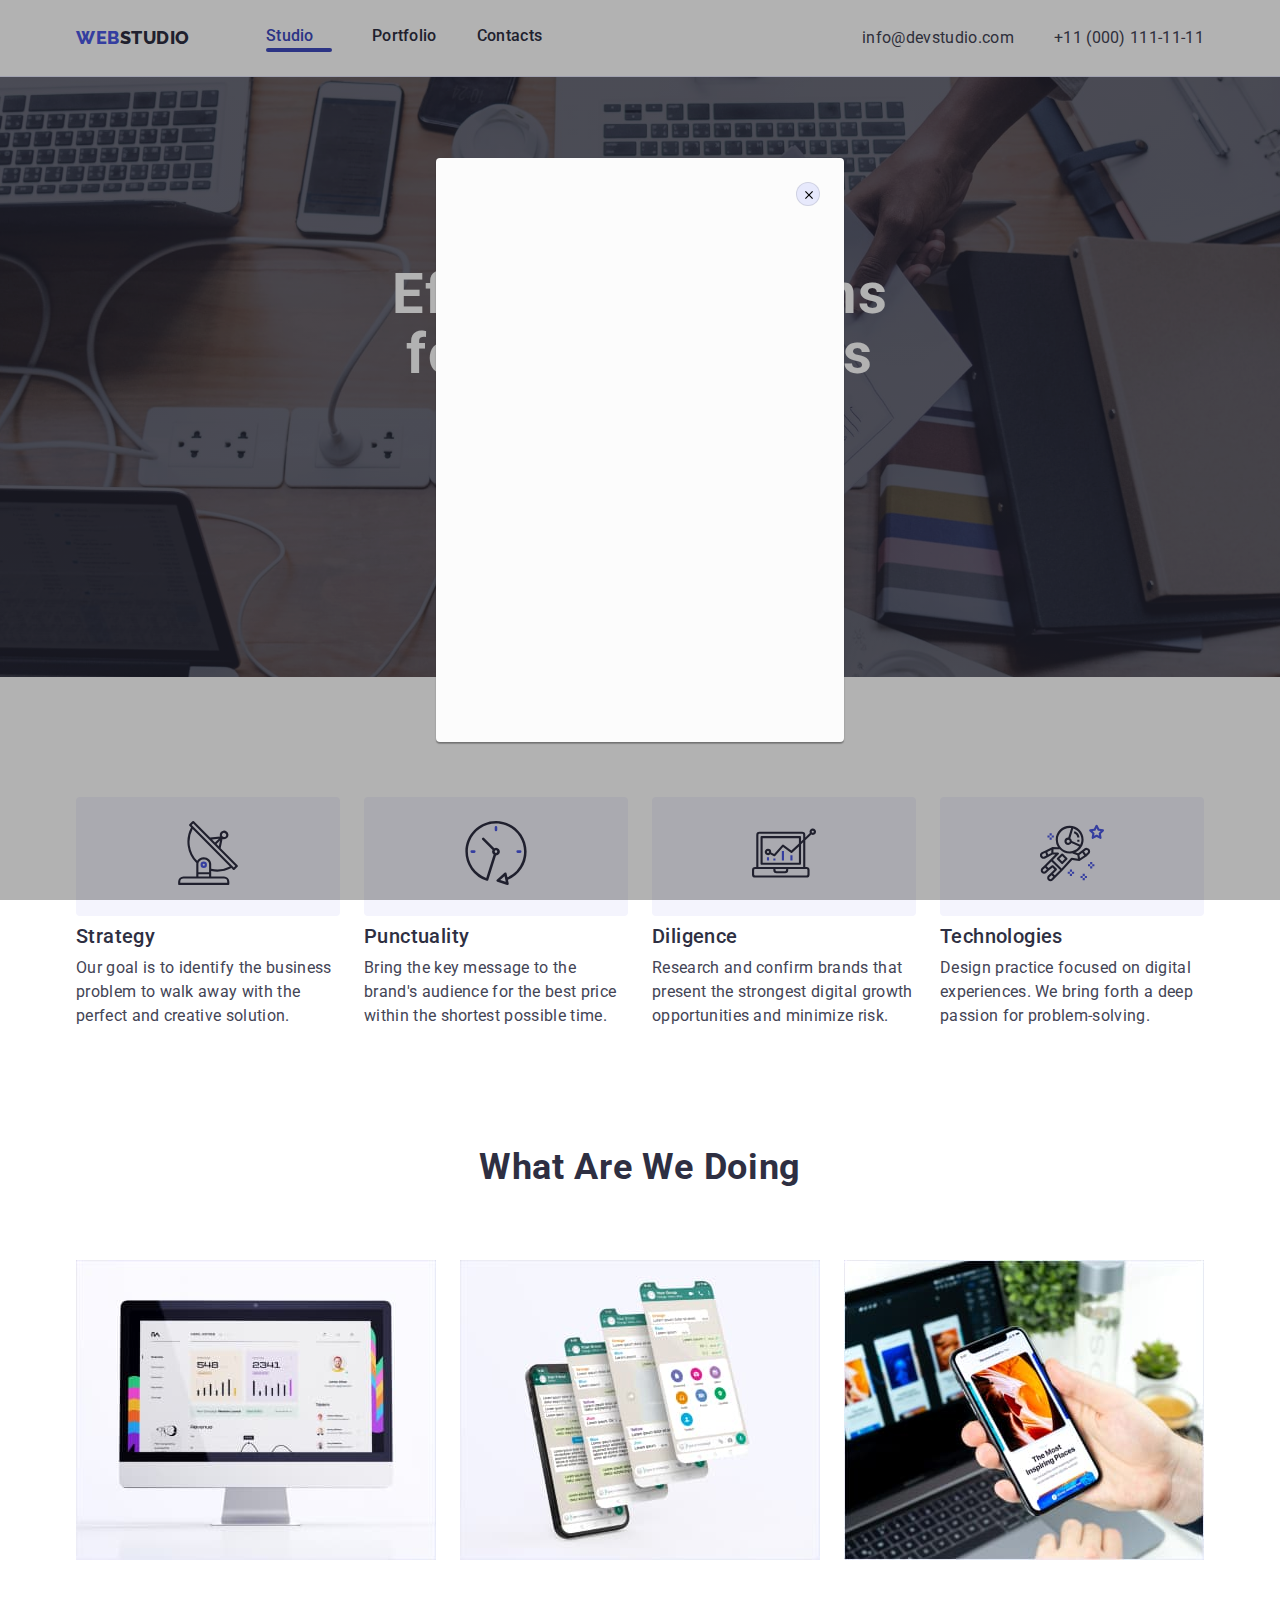
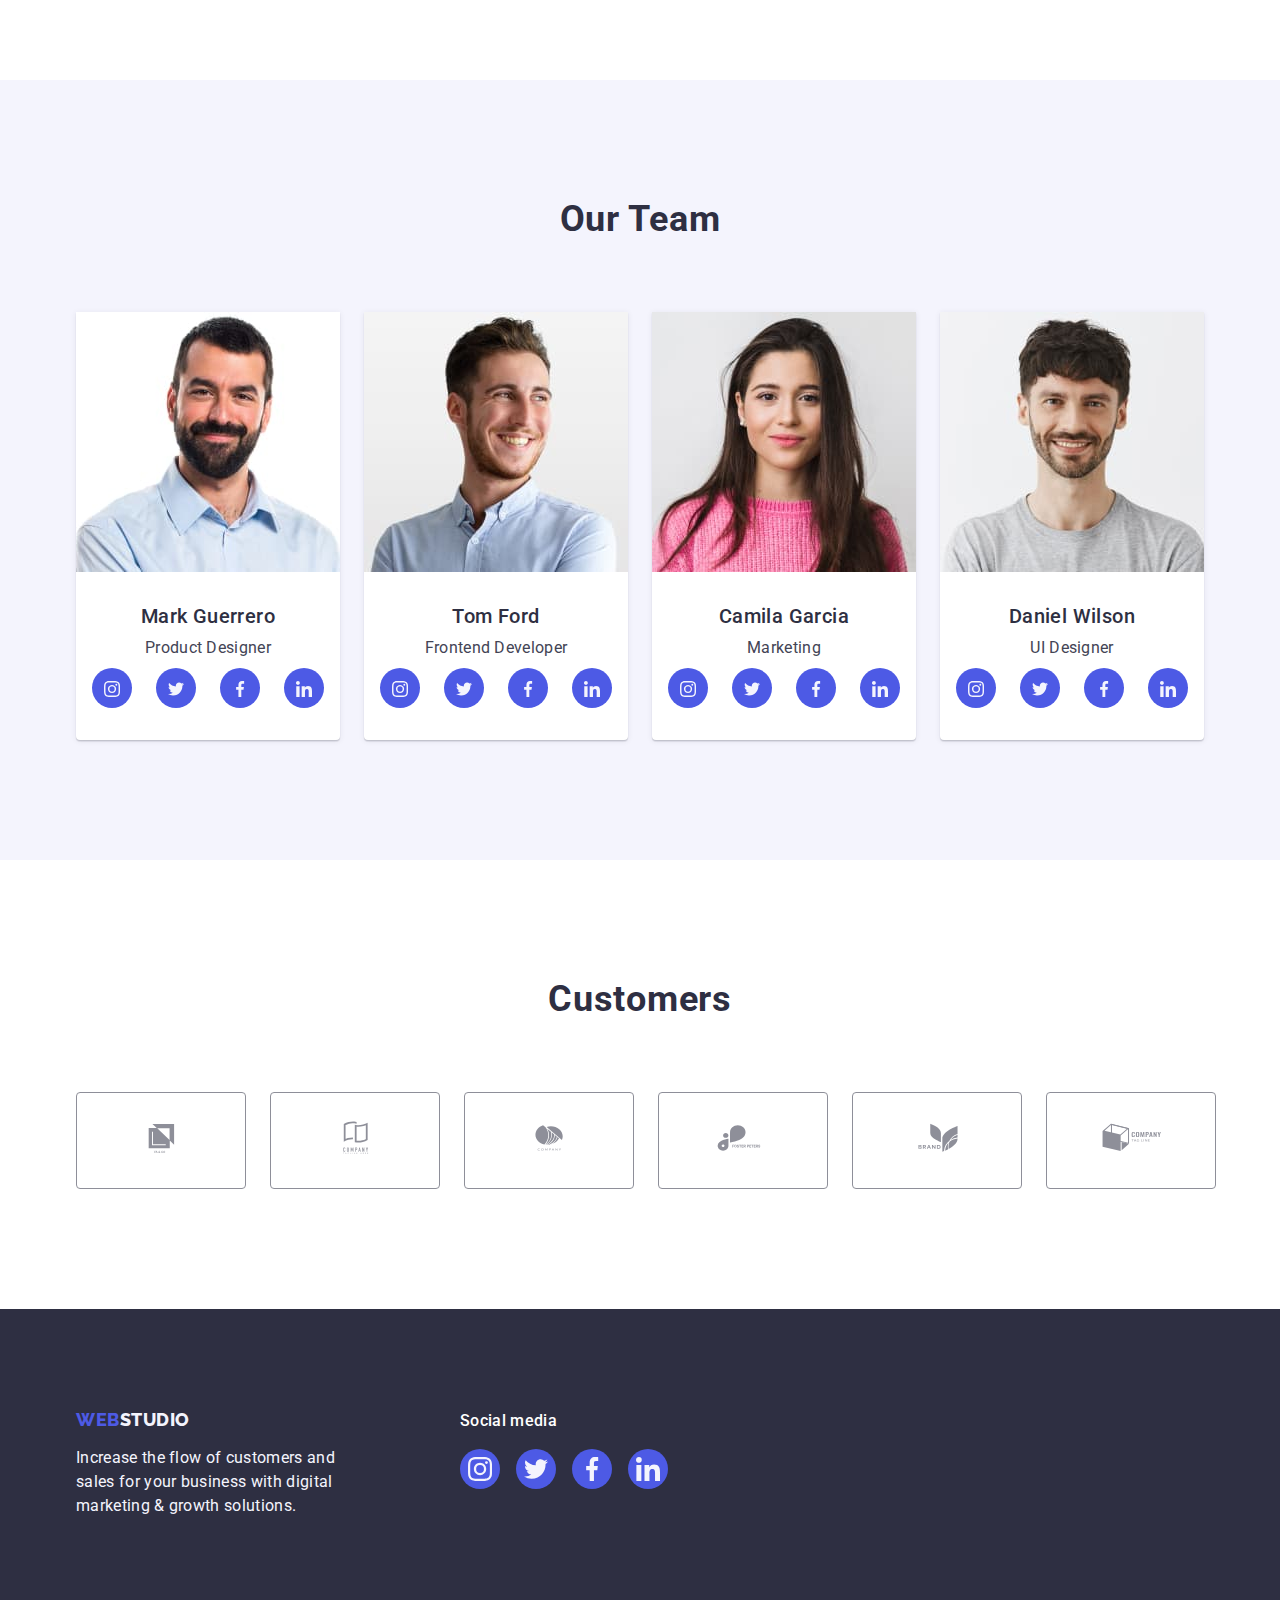
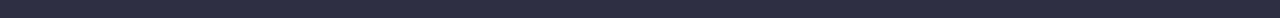
==== index.html @ 3ab9d38a "Add" ====
<!DOCTYPE html>
<html lang="en">

<head>
    <meta charset="UTF-8">
    <meta http-equiv="X-UA-Compatible" content="IE=edge">
    <meta name="viewport" content="width=device-width, initial-scale=1.0">
    <link rel="preconnect" href="https://fonts.googleapis.com">
    <link rel="preconnect" href="https://fonts.gstatic.com" crossorigin>
    <link
        href="https://fonts.googleapis.com/css2?family=Raleway:wght@800&family=Roboto:wght@400;500;700;900&display=swap"
        rel="stylesheet">
    <link rel="stylesheet" href="https://cdn.jsdelivr.net/npm/modern-normalize@2.0.0/modern-normalize.min.css">
    <link rel="stylesheet" href="./css/styles.css" />
    <title>WebStudio</title>
</head>

<body>
    <header class="header">
        <div class="container header-container">
            <nav class="header-nav">
                <a href="./index.html" class="link logo header-link-logo">Web<span class="header-logo">Studio</span></a>
                <ul class="list header-nav-list">
                    <li class="header-nav-list-item"><a class="link  current" href="./index.html">Studio</a></li>
                    <li class="header-nav-list-item"><a class="link" href="./portfolio.html">Portfolio</a></li>
                    <li class="header-nav-list-item"><a class="link" href="">Contacts</a></li>
                </ul>
            </nav>
            <address class="address">
                <ul class="list header-contacts-list">
                    <li class="header-contacts-list-item"><a class="link"
                            href="mailto:info@devstudio.com">info@devstudio.com</a></li>
                    <li class="header-contacts-list-item"><a class="link" href="tel:+110001111111">+11 (000)
                            111-11-11</a>
                    </li>
                </ul>
            </address>
        </div>
    </header>

    <main>
        <section class="hero">
            <div class="container hero-container">
                <h1 class="hero-title">Effective Solutions
                    for Your Business</h1>
                <button type="button" class="hero-order-btn" data-modal-open>Order Service</button>
            </div>
        </section>

        <section class="section section-advantages">
            <div class="container">
                <h2 class="visually-hidden">Our advantages</h2>
                <ul class="list list-advantages">
                    <li class="list-advantages-item">
                        <div class="list-item-icon-wrapper"><svg width="64" height="64" class="list-item-icon">
                                <use href="./images/icons.svg#icon-antenna"></use>
                            </svg></div>

                        <h3 class="list-item-title">Strategy</h3>
                        <p class="list-item-text">Our goal is to identify the business
                            problem to walk away with the perfect and creative solution.</p>
                    </li>
                    <li class="list-advantages-item">
                        <div class="list-item-icon-wrapper">
                            <svg width="64" height="64" class="list-item-icon">
                                <use href="./images/icons.svg#icon-clock"></use>
                            </svg>
                        </div>
                        <h3 class="list-item-title">Punctuality</h3>
                        <p class="list-item-text">Bring the key message to the brand's audience for the best price
                            within
                            the shortest possible
                            time.</p>
                    </li>
                    <li class="list-advantages-item">
                        <div class="list-item-icon-wrapper"><svg width="64" height="64" class="list-item-icon">
                                <use href="./images/icons.svg#icon-diagram"></use>
                            </svg></div>
                        <h3 class="list-item-title">Diligence</h3>
                        <p class="list-item-text">Research and confirm brands that present the strongest digital growth
                            opportunities and minimize
                            risk.</p>
                    </li>
                    <li class="list-advantages-item">
                        <div class="list-item-icon-wrapper"><svg width="64" height="64" class="list-item-icon">
                                <use href="./images/icons.svg#icon-astronaut"></use>
                            </svg></div>
                        <h3 class="list-item-title">Technologies</h3>
                        <p class="list-item-text">Design practice focused on digital experiences. We bring forth a deep
                            passion for
                            problem-solving.</p>
                    </li>
                </ul>
            </div>
        </section>

        <section class="section section-works">
            <div class="container">
                <h2 class="section-title">What are we doing</h2>
                <ul class="list list-works">
                    <li class="list-works-item"><img src="./images/img-1.jpg" alt="Desktop applications" width="360" />
                    </li>
                    <li class="list-works-item"><img src="./images/img-2.jpg" alt="Mobile applications" width="360" />
                    </li>
                    <li class="list-works-item"><img src="./images/img-3.jpg" alt="Design" width="360" /></li>
                </ul>
            </div>
        </section>

        <section class="section section-our-team">
            <div class="container">
                <h2 class="section-title">Our Team</h2>
                <ul class="list list-our-team">
                    <li class="list-item-our-team"><img src="./images/photo-1.jpg" alt="Mark Guerrero" width="264" />
                        <div class="card-wrapper">
                            <h3 class="list-item-title">Mark Guerrero</h3>
                            <p class="list-item-text">Product Designer</p>
                            <ul class="list list-social-media-wrapper">
                                <li>
                                    <a href="https://www.instagram.com/" class="link list-item-social-media-wrapper"
                                        target="_blank">
                                        <svg width="16" height="16" class="social-media-icon">
                                            <use href="./images/icons.svg#icon-instagram"></use>
                                        </svg>
                                    </a>
                                </li>
                                <li>
                                    <a href="https://twitter.com/" class="link list-item-social-media-wrapper"
                                        target="_blank">
                                        <svg width="16" height="16" class="social-media-icon">
                                            <use href="./images/icons.svg#icon-twitter"></use>
                                        </svg>
                                    </a>
                                </li>
                                <li>
                                    <a href="https://facebook.com/" class="link list-item-social-media-wrapper"
                                        target="_blank">
                                        <svg width="16" height="16" class="social-media-icon">
                                            <use href="./images/icons.svg#icon-facebook"></use>
                                        </svg>
                                    </a>
                                </li>
                                <li>
                                    <a href="https://www.linkedin.com/" class="link list-item-social-media-wrapper"
                                        target="_blank">
                                        <svg width="16" height="16" class="social-media-icon">
                                            <use href="./images/icons.svg#icon-linkedin"></use>
                                        </svg>
                                    </a>
                                </li>
                            </ul>
                        </div>
                    </li>
                    <li class="list-item-our-team">
                        <img src="./images/photo-2.jpg" alt="Tom Ford" width="264" />
                        <div class="card-wrapper">
                            <h3 class="list-item-title">Tom Ford</h3>
                            <p class="list-item-text">Frontend Developer</p>
                            <ul class="list list-social-media-wrapper">
                                <li>
                                    <a href="https://www.instagram.com/" class="link list-item-social-media-wrapper"
                                        target="_blank">
                                        <svg width="16" height="16" class="social-media-icon">
                                            <use href="./images/icons.svg#icon-instagram"></use>
                                        </svg>
                                    </a>
                                </li>
                                <li>
                                    <a href="https://twitter.com/" class="link list-item-social-media-wrapper"
                                        target="_blank">
                                        <svg width="16" height="16" class="social-media-icon">
                                            <use href="./images/icons.svg#icon-twitter"></use>
                                        </svg>
                                    </a>
                                </li>
                                <li>
                                    <a href="https://facebook.com/" class="link list-item-social-media-wrapper"
                                        target="_blank">
                                        <svg width="16" height="16" class="social-media-icon">
                                            <use href="./images/icons.svg#icon-facebook"></use>
                                        </svg>
                                    </a>
                                </li>
                                <li>
                                    <a href="https://www.linkedin.com/" class="link list-item-social-media-wrapper"
                                        target="_blank">
                                        <svg width="16" height="16" class="social-media-icon">
                                            <use href="./images/icons.svg#icon-linkedin"></use>
                                        </svg>
                                    </a>
                                </li>
                            </ul>
                        </div>
                    </li>
                    <li class="list-item-our-team">
                        <img src="./images/photo-3.jpg" alt="Camila Garcia" width="264" />
                        <div class="card-wrapper">
                            <h3 class="list-item-title">Camila Garcia</h3>
                            <p class="list-item-text">Marketing</p>
                            <ul class="list list-social-media-wrapper">
                                <li>
                                    <a href="https://www.instagram.com/" class="link list-item-social-media-wrapper"
                                        target="_blank">
                                        <svg width="16" height="16" class="social-media-icon">
                                            <use href="./images/icons.svg#icon-instagram"></use>
                                        </svg>
                                    </a>
                                </li>
                                <li>
                                    <a href="https://twitter.com/" class="link list-item-social-media-wrapper"
                                        target="_blank">
                                        <svg width="16" height="16" class="social-media-icon">
                                            <use href="./images/icons.svg#icon-twitter"></use>
                                        </svg>
                                    </a>
                                </li>
                                <li>
                                    <a href="https://facebook.com/" class="link list-item-social-media-wrapper"
                                        target="_blank">
                                        <svg width="16" height="16" class="social-media-icon">
                                            <use href="./images/icons.svg#icon-facebook"></use>
                                        </svg>
                                    </a>
                                </li>
                                <li>
                                    <a href="https://www.linkedin.com/" class="link list-item-social-media-wrapper"
                                        target="_blank">
                                        <svg width="16" height="16" class="social-media-icon">
                                            <use href="./images/icons.svg#icon-linkedin"></use>
                                        </svg>
                                    </a>
                                </li>
                            </ul>
                        </div>
                    </li>
                    <li class="list-item-our-team">
                        <img src="./images/photo-4.jpg" alt="Daniel Wilson" width="264" />
                        <div class="card-wrapper">
                            <h3 class="list-item-title">Daniel Wilson</h3>
                            <p class="list-item-text">UI Designer</p>
                            <ul class="list list-social-media-wrapper">
                                <li>
                                    <a href="https://www.instagram.com/" class="link list-item-social-media-wrapper"
                                        target="_blank">
                                        <svg width="16" height="16" class="social-media-icon">
                                            <use href="./images/icons.svg#icon-instagram"></use>
                                        </svg>
                                    </a>
                                </li>
                                <li>
                                    <a href="https://twitter.com/" class="link list-item-social-media-wrapper"
                                        target="_blank">
                                        <svg width="16" height="16" class="social-media-icon">
                                            <use href="./images/icons.svg#icon-twitter"></use>
                                        </svg>
                                    </a>
                                </li>
                                <li>
                                    <a href="https://facebook.com/" class="link list-item-social-media-wrapper"
                                        target="_blank">
                                        <svg width="16" height="16" class="social-media-icon">
                                            <use href="./images/icons.svg#icon-facebook"></use>
                                        </svg>
                                    </a>
                                </li>
                                <li>
                                    <a href="https://www.linkedin.com/" class="link list-item-social-media-wrapper"
                                        target="_blank">
                                        <svg width="16" height="16" class="social-media-icon">
                                            <use href="./images/icons.svg#icon-linkedin"></use>
                                        </svg>
                                    </a>
                                </li>
                            </ul>
                        </div>
                    </li>
                </ul>
            </div>
        </section>

        <section class="section section-customers">
            <div class="container">
                <h2 class="section-title">
                    Customers
                </h2>

                <ul class="list list-customers">
                    <li class="list-customers-item">
                        <a class="link list-customers-icon-link"><svg width="104" height="56"
                                class="list-customers-icon">
                                <use href="./images/icons.svg#icon-client-1"></use>
                            </svg></a>

                    </li>
                    <li class="list-customers-item">
                        <a class="link list-customers-icon-link">
                            <svg width="104" height="56" class="list-customers-icon">
                                <use href="./images/icons.svg#icon-client-2"></use>
                            </svg>
                        </a>
                    </li>
                    <li class="list-customers-item">
                        <a class="link list-customers-icon-link"><svg width="104" height="56"
                                class="list-customers-icon">
                                <use href="./images/icons.svg#icon-client-3"></use>
                            </svg></a>

                    </li>
                    <li class="list-customers-item">
                        <a class="link list-customers-icon-link"><svg width="104" height="56"
                                class="list-customers-icon">
                                <use href="./images/icons.svg#icon-client-4"></use>
                            </svg></a>

                    </li>
                    <li class="list-customers-item">
                        <a class="link list-customers-icon-link"><svg width="104" height="56"
                                class="list-customers-icon">
                                <use href="./images/icons.svg#icon-client-5"></use>
                            </svg></a>

                    </li>
                    <li class="list-customers-item">
                        <a class=" link list-customers-icon-link"><svg width="104" height="56"
                                class="list-customers-icon">
                                <use href="./images/icons.svg#icon-client-6"></use>
                            </svg></a>

                    </li>
                </ul>
            </div>
        </section>
    </main>

    <footer class="footer">
        <div class="container">
            <div class="footer-info"><a href="./index.html" lang="en" class="link logo footer-link-logo">Web<span
                        class="footer-logo">Studio</span></a>
                <p class="footer-text">Increase the flow of customers and sales for your business with digital marketing
                    &
                    growth solutions.</p>
            </div>
            <div class="footer-social-links">
                <p class="social-media-title">Social media</p>
                <ul class="list list-social-media-wrapper">
                    <li>
                        <a href="https://www.instagram.com/" class="link list-item-social-media-wrapper"
                            target="_blank">
                            <svg width="24" height="24" class="social-media-icon">
                                <use href="./images/icons.svg#icon-instagram"></use>
                            </svg>
                        </a>
                    </li>
                    <li>
                        <a href="https://twitter.com/" class="link list-item-social-media-wrapper" target="_blank">
                            <svg width="24" height="24" class="social-media-icon">
                                <use href="./images/icons.svg#icon-twitter"></use>
                            </svg>
                        </a>
                    </li>
                    <li>
                        <a href="https://facebook.com/" class="link list-item-social-media-wrapper" target="_blank">
                            <svg width="24" height="24" class="social-media-icon">
                                <use href="./images/icons.svg#icon-facebook"></use>
                            </svg>
                        </a>
                    </li>
                    <li>
                        <a href="https://www.linkedin.com/" class="link list-item-social-media-wrapper" target="_blank">
                            <svg width="24" height="24" class="social-media-icon">
                                <use href="./images/icons.svg#icon-linkedin"></use>
                            </svg>
                        </a>
                    </li>
                </ul>
            </div>
        </div>
    </footer>

    <div class="modal-overlay" data-modal>
        <div class="modal">
            <button class="close-btn" data-modal-close><svg width="8" height="8">
                    <use href="./images/icons.svg#icon-close" class="icon-close"></use>
                </svg></button>

        </div>
    </div>


    <script src="./js/modal.js"></script>
</body>

</html>
---- css/styles.css ----
:root {
    --primary-color: #2E2F42;
    --second-color: #434455;
    --third-color: #F4F4FD;
    --accent-color: #4D5AE5;
    --white-color: #FFFFFF;
    --hover-color: #404BBF;
    --background: #E7E9FC;
}


body {
    font-family: 'Roboto', sans-serif;
    color: var(--second-color);
    background-color: var(--white-color);
    line-height: 1.5;
    letter-spacing: 0.02em;
}

h1,
h2,
h3,
h4,
h5,
h6,
p {
    margin: 0;
}

img {
    display: block;
    max-width: 100%;
}

.link {
    text-decoration: none;
    color: var(--primary-color);

}

.list {
    list-style-type: none;
    padding-left: 0;
    margin: 0;
}

.container {
    max-width: 1158px;
    padding-left: 15px;
    padding-right: 15px;
    margin-left: auto;
    margin-right: auto;
}

.header-nav-list .link.current {
    color: var(--hover-color);
}

.header-nav-list-item .link.current::after {
    width: 66px;
    height: 4px;
    display: block;
    content: "";
    background-color: var(--hover-color);
    border-radius: 2px;
}

.header {
    border-bottom: 1px solid var(--background);
}

.logo {
    font-family: 'Raleway', sans-serif;
    font-size: 18px;
    font-weight: 800;
    line-height: 1.17;
    letter-spacing: 0.54px;
    text-transform: uppercase;
    color: var(--accent-color);
}

.header-link-logo {
    margin-right: 76px;
}

.header-container {
    display: flex;
    justify-content: space-between;
    align-items: center;
    padding: 0 15px;
    width: 1158px;
}

.header-nav {
    display: flex;
    align-items: center;
}

.header-nav-list,
.header-contacts-list {
    display: flex;
    gap: 40px;
    padding: 24px 0;
}

.header-logo {
    color: var(--primary-color);
}

.header-nav-list .link {
    color: var(--primary-color);
    font-weight: 500;
    line-height: 1.5;
    letter-spacing: 0.02em;
    padding: 24px 0;
    transition: color 250ms cubic-bezier(0.4, 0, 0.2, 1);
}

.header-nav-list .link:hover,
.header-nav-list .link:focus {
    color: var(--hover-color);
}

.header-contacts-list .link {
    color: var(--second-color);
}

.header-contacts-list .link:hover,
.header-contacts-list .link:focus {
    color: var(--hover-color);
}

.address {
    font-style: normal;
}

.section {
    padding-bottom: 120px;
}


.hero {
    background-color: var(--primary-color);
    padding: 188px 0px;
    background-image: linear-gradient(rgba(46, 47, 66, 0.7),
            rgba(46, 47, 66, 0.7)), url("../images/hero-background.jpg");
    background-repeat: no-repeat;
    background-position: center center;
    background-size: auto 1440px;
}

.hero-container {
    display: flex;
    flex-direction: column;
    gap: 48px;
}

.hero-title {
    color: var(--white-color);
    font-size: 56px;
    line-height: 1.07;
    letter-spacing: 1.12px;
    text-align: center;
    max-width: 496px;
    margin: 0 auto;
}

.hero-order-btn {
    background: var(--accent-color);
    color: var(--white-color);
    border: none;
    cursor: pointer;
    font-weight: 500;
    line-height: 1.5;
    letter-spacing: 0.04em;
    align-self: center;
    padding: 16px 32px;
    border-radius: 4px;
    box-shadow: 0px 4px 4px 0px rgba(0, 0, 0, 0.15);
    min-width: 169px;
    transition: background-color 250ms cubic-bezier(0.4, 0, 0.2, 1);
}

.hero-order-btn:hover,
.hero-order-btn:focus {
    background-color: var(--hover-color);
}

.section-advantages {
    padding-top: 120px;
}

.visually-hidden {
    position: absolute;
    width: 1px;
    height: 1px;
    margin: -1px;
    border: 0;
    padding: 0;
    white-space: nowrap;
    clip-path: inset(100%);
    clip: rect(0 0 0 0);
    overflow: hidden;
}

.section-title {
    line-height: 1.11;
    font-size: 36px;
    font-weight: 700;
    letter-spacing: 0.72px;
    text-align: center;
    text-transform: capitalize;
    color: var(--primary-color);
    margin-bottom: 72px;
}

.list-advantages {
    display: flex;
    justify-content: center;
    gap: 24px;
}

.list-advantages-item {
    flex-basis: calc((100% - 72px) / 4);
}


.list-item-icon-wrapper {
    padding: 24px 100px;
    background-color: var(--third-color);
    border-radius: 4px;
    margin-bottom: 8px;
}


.list-item-title {
    font-size: 20px;
    font-weight: 500;
    line-height: 1.2;
    letter-spacing: 0.4px;
    color: var(--primary-color);
    margin-bottom: 8px;
}


.list-works {
    display: flex;
    gap: 24px;
    flex-wrap: wrap;
    justify-content: center;
}

.list-works-item {
    flex-basis: calc((100% - 3 * 16px) / 3);
}

.section-our-team {
    padding-top: 120px;
}

.list-our-team {
    display: flex;
    justify-content: center;
    gap: 24px;
    flex-wrap: wrap;
}

.list-item-our-team {
    flex-basis: calc((100% - 72px) / 4);
    border-radius: 0px 0px 4px 4px;
    box-shadow: 0px 2px 1px 0px rgba(46, 47, 66, 0.08), 0px 1px 1px 0px rgba(46, 47, 66, 0.16), 0px 1px 6px 0px rgba(46, 47, 66, 0.08);
}

.card-wrapper {
    padding: 32px 0;
}

.list-item-text {
    color: var(--second-color);
}

.section-our-team {
    background-color: var(--third-color);
    text-align: center;
    margin-bottom: 120px;
}

.list-item-our-team {
    background-color: var(--white-color);
}

.list-social-media-wrapper {
    display: flex;
    align-items: center;
    gap: 24px;
    padding: 0 16px;
    margin-top: 8px;
}

.list-item-social-media-wrapper {
    width: 40px;
    height: 40px;
    padding: 12px;
    border-radius: 50%;
    background-color: var(--accent-color);
    display: block;
    transition: background-color 250ms cubic-bezier(0.4, 0, 0.2, 1);
}

.list-item-social-media-wrapper:hover,
.list-item-social-media-wrapper:focus {
    background-color: var(--hover-color);
}


.social-media-icon {
    fill: var(--third-color);
}

.list-customers {
    display: flex;
    gap: 24px;
    align-items: center;
    justify-content: space-between;
}

.list-customers-item {
    flex-basis: calc((100%-120px)/6);
}

.list-customers-icon-link {
    padding: 16px 32px;
    border-radius: 4px;
    border: 1px solid #8E8F99;
    display: block;
    fill: #8E8F99;
    transition: border 250ms cubic-bezier(0.4, 0, 0.2, 1), fill 250ms cubic-bezier(0.4, 0, 0.2, 1);
    cursor: pointer;
}

.list-customers-icon-link:hover,
.list-customers-icon-link:focus {
    border: 1px solid var(--hover-color);
    fill: var(--hover-color);
}

/*============================================== FOOTER =================================================*/
.footer {
    background-color: var(--primary-color);
    padding: 100px 0;
}

.footer .container {
    display: flex;
    gap: 120px;
}

.footer-link-logo {
    margin-bottom: 16px;
    display: inline-block;
}

.footer-logo {
    color: var(--third-color)
}

.footer-text {
    color: var(--third-color);
    width: 264px;
}

.social-media-title {
    color: var(--white-color);
    font-size: 16px;
    font-weight: 500;
    line-height: 1.5;
    margin-bottom: 16px;
}

.footer .list-social-media-wrapper {
    gap: 16px;
    padding: 0;
}

.footer .list-item-social-media-wrapper {
    padding: 8px;
}

.footer .section-portfolio {
    padding: 96px 0 120px 0;
}


/*============================================ PORTFOLIO =============================================*/

.section-portfolio {
    margin: 100px 0 120px 0;
}

.portfolio-filter-list {
    display: flex;
    justify-content: center;
    gap: 24px;
    margin-bottom: 72px;
}

.portfolio-filter-btn {
    font-family: 'Roboto', sans-serif;
    color: var(--accent-color);
    background-color: var(--third-color);
    font-weight: 500;
    letter-spacing: 0.04em;
    line-height: 1.5;
    cursor: pointer;
    padding: 12px 24px;
    border-radius: 4px;
    border: 1px solid var(--background);
    transition: border 250ms cubic-bezier(0.4, 0, 0.2, 1),
        background-color 250ms cubic-bezier(0.4, 0, 0.2, 1),
        color 250ms cubic-bezier(0.4, 0, 0.2, 1),
        box-shadow 250ms cubic-bezier(0.4, 0, 0.2, 1);
}

.portfolio-filter-btn:hover,
.portfolio-filter-btn:focus,
.portfolio-filter-btn:active {
    color: var(--white-color);
    background-color: var(--hover-color);
    border: 1px solid transparent;
    box-shadow: 0px 2px 2px 0px rgba(0, 0, 0, 0.12), 0px 2px 1px 0px rgba(0, 0, 0, 0.08), 0px 3px 1px 0px rgba(0, 0, 0, 0.10);
}


.portfolio-list {
    display: flex;
    flex-wrap: wrap;
    justify-content: center;
    column-gap: 24px;
    row-gap: 48px;
}

.portfolio-list-item {
    flex-basis: calc((100% - 48px) / 3);
    transition: transform 250ms cubic-bezier(0.4, 0, 0.2, 1);
}

.portfolio-image-wrapper {
    overflow: hidden;
    position: relative;
}

.portfolio-image {
    width: 100%;
    display: block;
}

.overlay {
    color: var(--third-color);
    font-size: 16px;
    line-height: 1.5;
    padding: 40px 32px;
    position: absolute;
    top: 0;
    left: 0;
    width: 100%;
    height: 100%;
    transition: transform 250ms cubic-bezier(0.4, 0, 0.2, 1);
    transform: translateY(100%);
    background-color: var(--accent-color);
}


.portfolio-list-item:hover .overlay {
    transform: translateY(0);
}

.portfolio-list-item:hover,
.portfolio-list-item:focus,
.portfolio-list-item:active {
    box-shadow: 0px 2px 1px 0px rgba(46, 47, 66, 0.08), 0px 1px 1px 0px rgba(46, 47, 66, 0.16), 0px 1px 6px 0px rgba(46, 47, 66, 0.08);
}

.card-portfolio-wrapper {
    padding: 32px 16px;
    border: 1px solid var(--background);
    border-top: none;
}

.portfolio-list-item-title {
    margin-bottom: 8px;
}

.portfolio-list-item-title {
    color: var(--primary-color);
    font-size: 20px;
    font-weight: 500;
    line-height: 1.2;
    letter-spacing: 0.4px;
}

.portfolio-list-item-text {
    color: var(--second-color);
}


/*============================================== MODAL ===========================================*/

.modal-overlay {
    position: fixed;
    top: 0;
    left: 0;
    width: 100%;
    height: 100%;
    background-color: rgba(0, 0, 0, 0.3);

}

.modal {
    width: 408px;
    height: 584px;
    border-radius: 4px;
    background: #FCFCFC;
    box-shadow: 0px 2px 1px 0px rgba(0, 0, 0, 0.20), 0px 1px 3px 0px rgba(0, 0, 0, 0.12), 0px 1px 1px 0px rgba(0, 0, 0, 0.14);
    position: absolute;
    top: 50%;
    left: 50%;
    transform: translate(-50%, -50%);
    position: relative;
}

.close-btn {
    position: absolute;
    top: 24px;
    left: 360px;
    background-color: var(--background);
    border-radius: 50%;
    padding: 8px;
    width: 24px;
    height: 24px;
    border: 1px solid rgba(0, 0, 0, 0.10);
    cursor: pointer;
}

.close-btn svg {
    display: block;
}

.is-hidden {
    display: none;
}
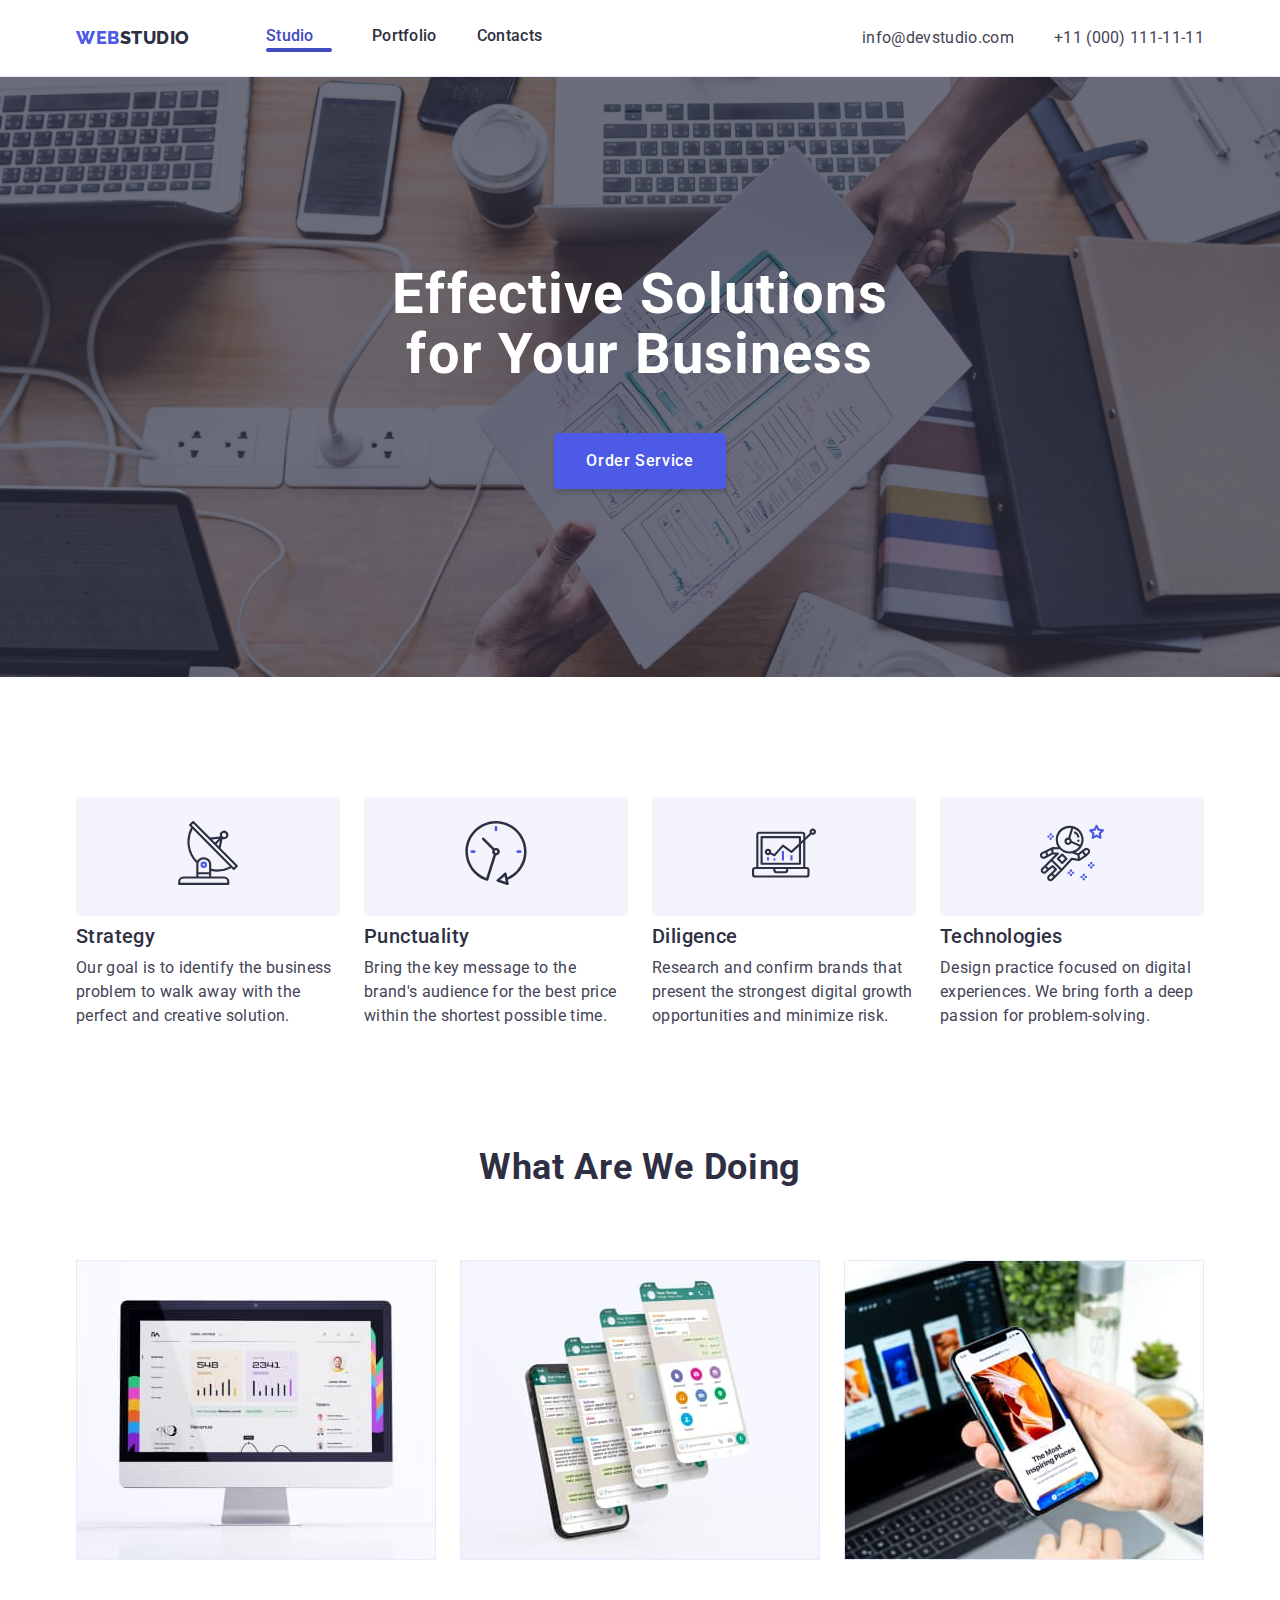
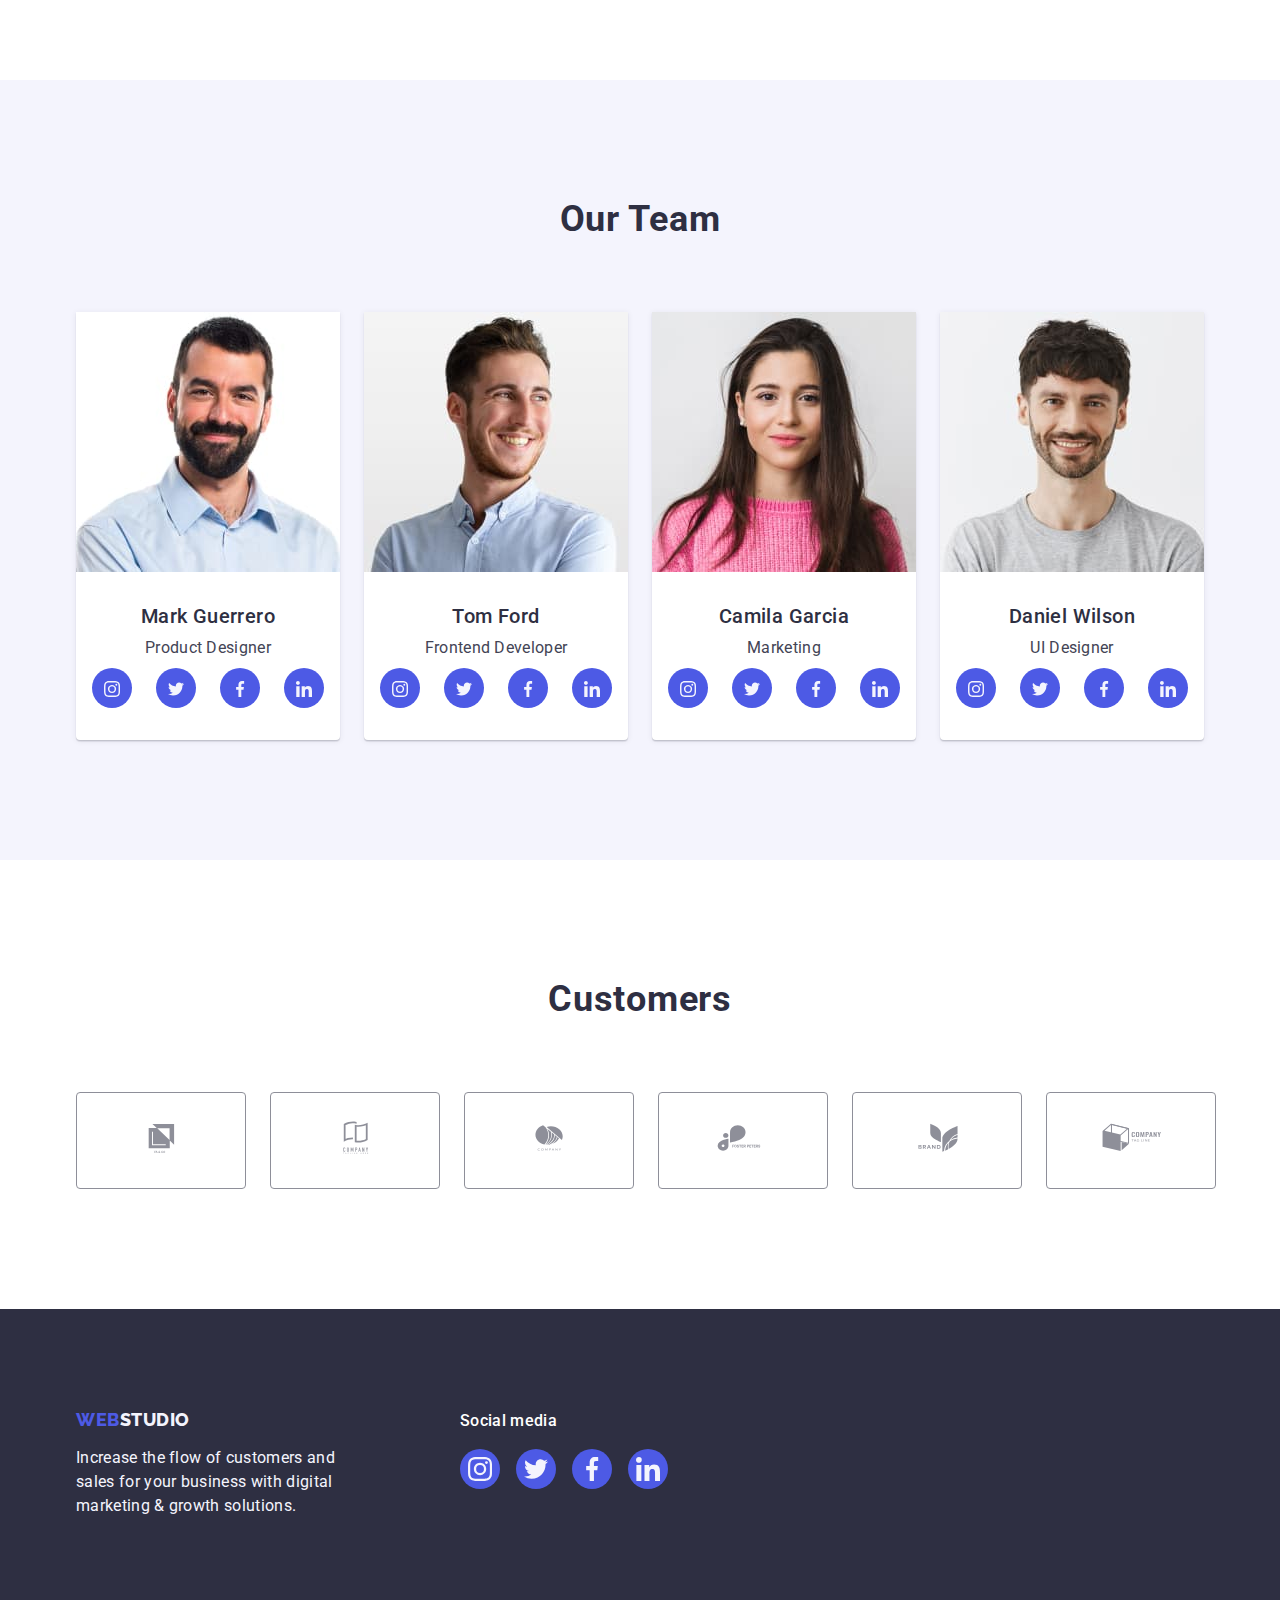
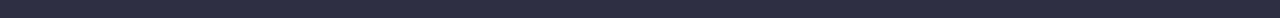
==== commit db914ed8: "Fixed modal window" ====
--- a/index.html
+++ b/index.html
@@ -377,7 +377,7 @@
         </div>
     </footer>
 
-    <div class="modal-overlay" data-modal>
+    <div class="modal-overlay is-hidden" data-modal>
         <div class="modal">
             <button class="close-btn" data-modal-close><svg width="8" height="8">
                     <use href="./images/icons.svg#icon-close" class="icon-close"></use>
--- a/css/styles.css
+++ b/css/styles.css
@@ -512,7 +512,6 @@
     width: 100%;
     height: 100%;
     background-color: rgba(0, 0, 0, 0.3);
-
 }
 
 .modal {
@@ -524,9 +523,11 @@
     position: absolute;
     top: 50%;
     left: 50%;
-    transform: translate(-50%, -50%);
+    transform: translate(-50%, -50%) scale(0.8);
     position: relative;
-}
+    transition: opacity 250ms cubic-bezier(0.4, 0, 0.2, 1), transform 250ms cubic-bezier(0.4, 0, 0.2, 1);
+}
+
 
 .close-btn {
     position: absolute;
@@ -546,5 +547,12 @@
 }
 
 .is-hidden {
-    display: none;
-}
+    visibility: hidden;
+    pointer-events: none;
+    opacity: 0;
+}
+
+.modal-overlay:not(.is-hidden) .modal {
+    transform: translate(-50%, -50%) scale(1);
+    opacity: 1;
+}
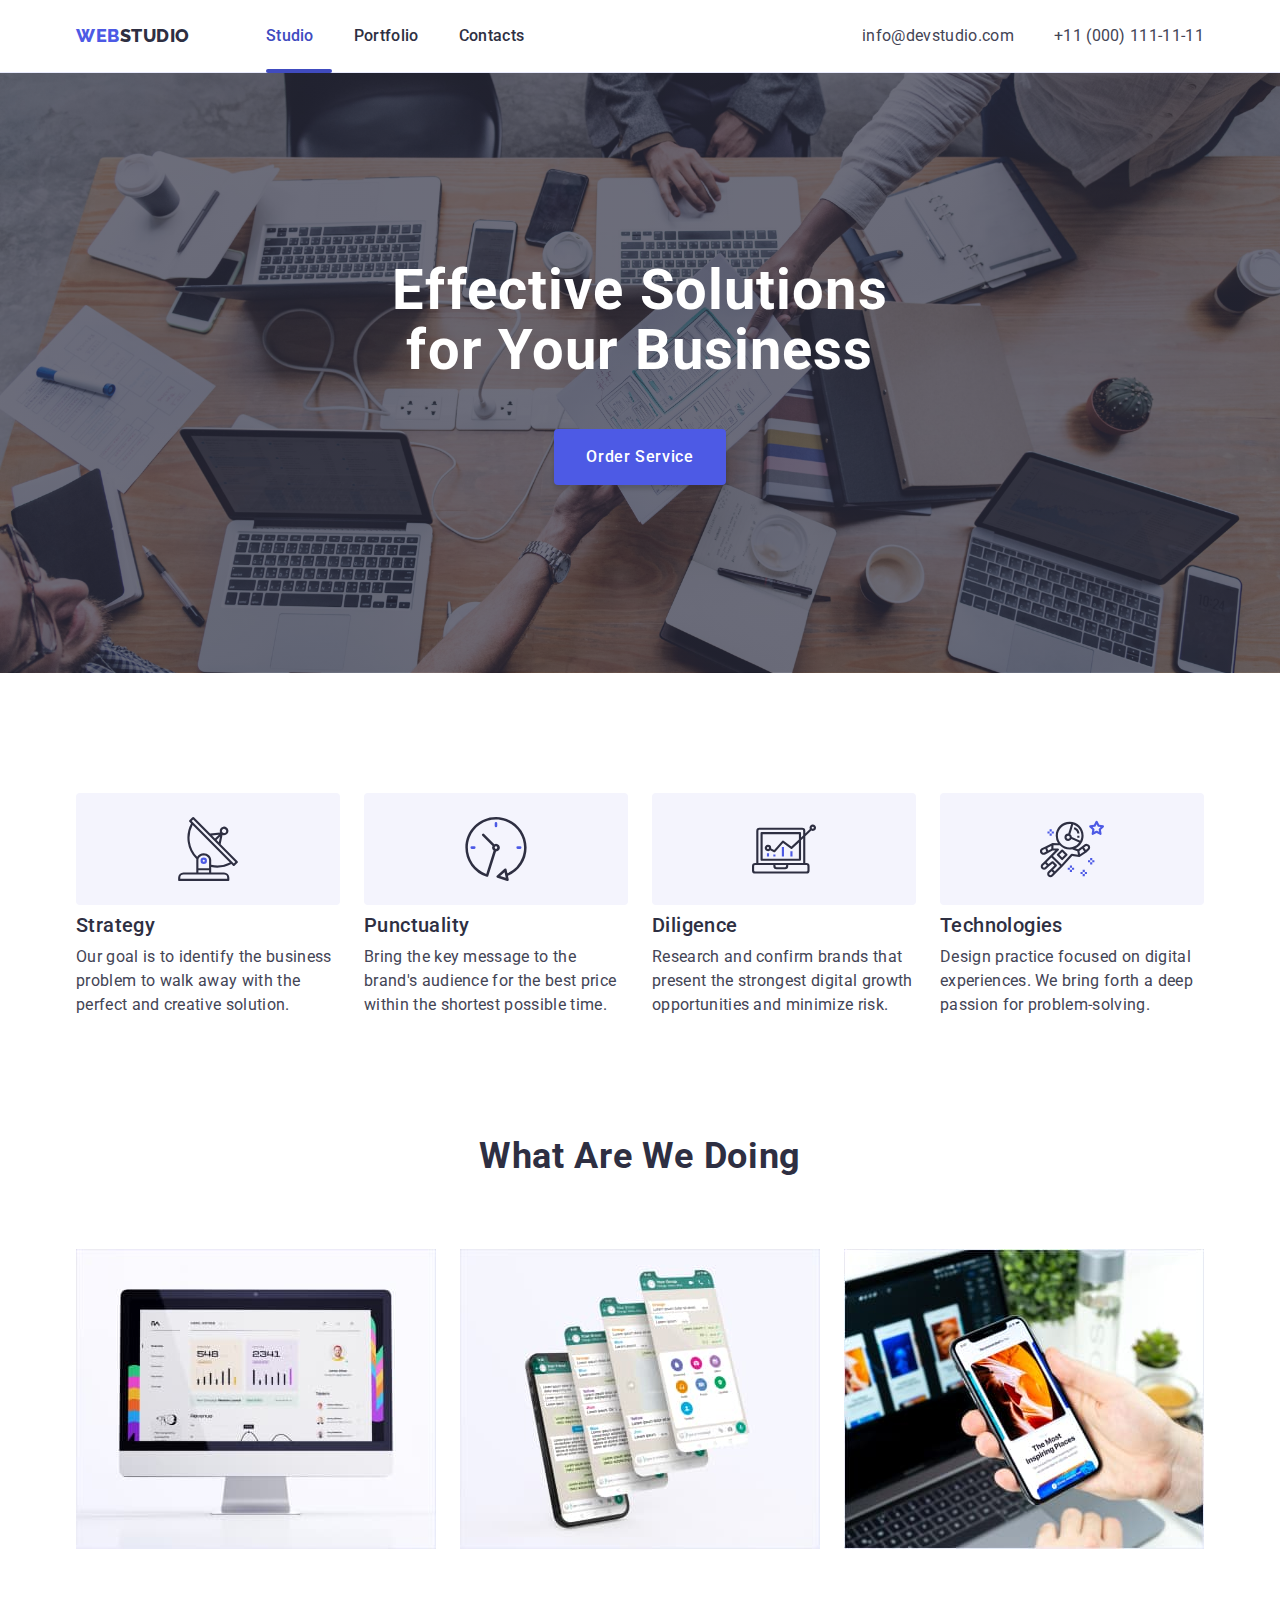
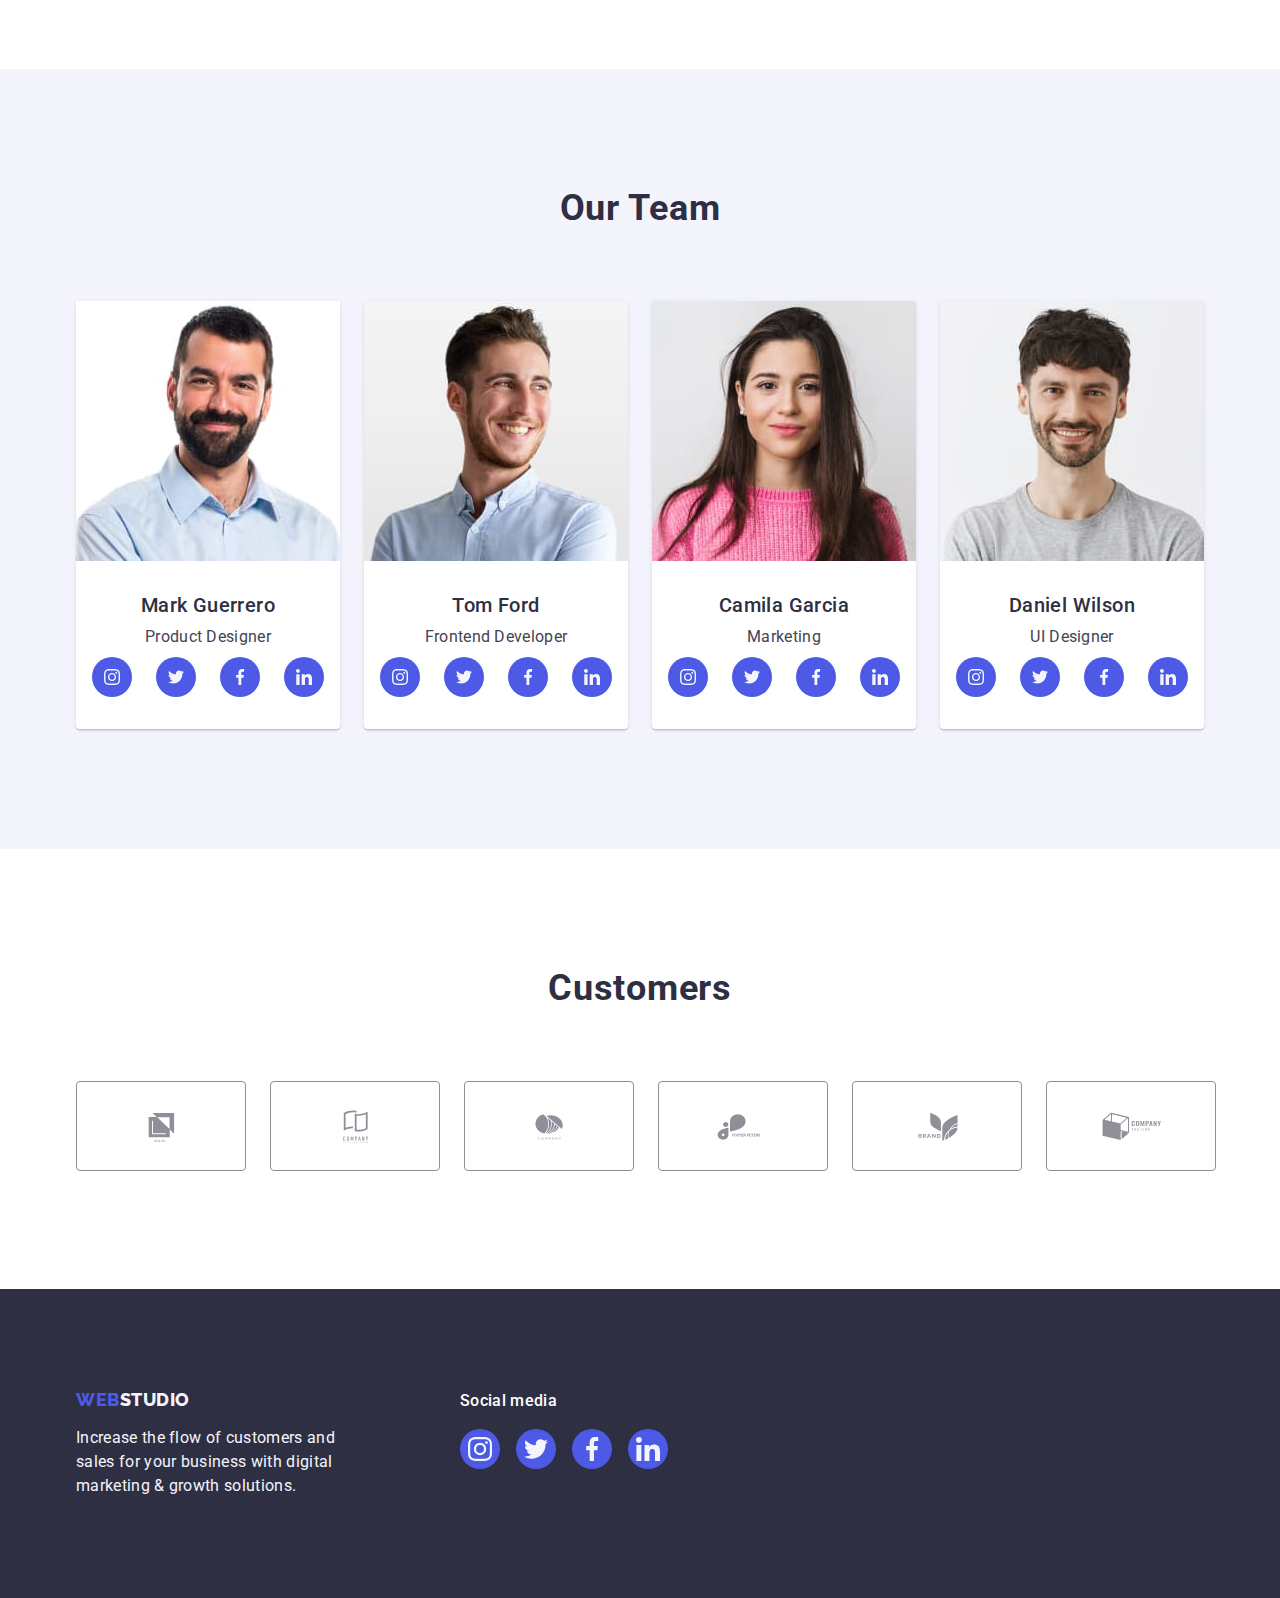
==== commit a7a395ac: "Fix" ====
--- a/index.html
+++ b/index.html
@@ -21,9 +21,10 @@
             <nav class="header-nav">
                 <a href="./index.html" class="link logo header-link-logo">Web<span class="header-logo">Studio</span></a>
                 <ul class="list header-nav-list">
-                    <li class="header-nav-list-item"><a class="link  current" href="./index.html">Studio</a></li>
-                    <li class="header-nav-list-item"><a class="link" href="./portfolio.html">Portfolio</a></li>
-                    <li class="header-nav-list-item"><a class="link" href="">Contacts</a></li>
+                    <li class="header-nav-list-item"><a class="link  nav-link current" href="./index.html">Studio</a>
+                    </li>
+                    <li class="header-nav-list-item"><a class="link nav-link" href="./portfolio.html">Portfolio</a></li>
+                    <li class="header-nav-list-item"><a class="link nav-link" href="">Contacts</a></li>
                 </ul>
             </nav>
             <address class="address">
@@ -116,7 +117,7 @@
                             <h3 class="list-item-title">Mark Guerrero</h3>
                             <p class="list-item-text">Product Designer</p>
                             <ul class="list list-social-media-wrapper">
-                                <li>
+                                <li class="list-item-social-media">
                                     <a href="https://www.instagram.com/" class="link list-item-social-media-wrapper"
                                         target="_blank">
                                         <svg width="16" height="16" class="social-media-icon">
@@ -124,7 +125,7 @@
                                         </svg>
                                     </a>
                                 </li>
-                                <li>
+                                <li class="list-item-social-media">
                                     <a href="https://twitter.com/" class="link list-item-social-media-wrapper"
                                         target="_blank">
                                         <svg width="16" height="16" class="social-media-icon">
@@ -132,7 +133,7 @@
                                         </svg>
                                     </a>
                                 </li>
-                                <li>
+                                <li class="list-item-social-media">
                                     <a href="https://facebook.com/" class="link list-item-social-media-wrapper"
                                         target="_blank">
                                         <svg width="16" height="16" class="social-media-icon">
@@ -140,7 +141,7 @@
                                         </svg>
                                     </a>
                                 </li>
-                                <li>
+                                <li class="list-item-social-media">
                                     <a href="https://www.linkedin.com/" class="link list-item-social-media-wrapper"
                                         target="_blank">
                                         <svg width="16" height="16" class="social-media-icon">
@@ -157,7 +158,7 @@
                             <h3 class="list-item-title">Tom Ford</h3>
                             <p class="list-item-text">Frontend Developer</p>
                             <ul class="list list-social-media-wrapper">
-                                <li>
+                                <li class="list-item-social-media">
                                     <a href="https://www.instagram.com/" class="link list-item-social-media-wrapper"
                                         target="_blank">
                                         <svg width="16" height="16" class="social-media-icon">
@@ -165,7 +166,7 @@
                                         </svg>
                                     </a>
                                 </li>
-                                <li>
+                                <li class="list-item-social-media">
                                     <a href="https://twitter.com/" class="link list-item-social-media-wrapper"
                                         target="_blank">
                                         <svg width="16" height="16" class="social-media-icon">
@@ -173,7 +174,7 @@
                                         </svg>
                                     </a>
                                 </li>
-                                <li>
+                                <li class="list-item-social-media">
                                     <a href="https://facebook.com/" class="link list-item-social-media-wrapper"
                                         target="_blank">
                                         <svg width="16" height="16" class="social-media-icon">
@@ -181,7 +182,7 @@
                                         </svg>
                                     </a>
                                 </li>
-                                <li>
+                                <li class="list-item-social-media">
                                     <a href="https://www.linkedin.com/" class="link list-item-social-media-wrapper"
                                         target="_blank">
                                         <svg width="16" height="16" class="social-media-icon">
@@ -198,7 +199,7 @@
                             <h3 class="list-item-title">Camila Garcia</h3>
                             <p class="list-item-text">Marketing</p>
                             <ul class="list list-social-media-wrapper">
-                                <li>
+                                <li class="list-item-social-media">
                                     <a href="https://www.instagram.com/" class="link list-item-social-media-wrapper"
                                         target="_blank">
                                         <svg width="16" height="16" class="social-media-icon">
@@ -206,7 +207,7 @@
                                         </svg>
                                     </a>
                                 </li>
-                                <li>
+                                <li class="list-item-social-media">
                                     <a href="https://twitter.com/" class="link list-item-social-media-wrapper"
                                         target="_blank">
                                         <svg width="16" height="16" class="social-media-icon">
@@ -214,7 +215,7 @@
                                         </svg>
                                     </a>
                                 </li>
-                                <li>
+                                <li class="list-item-social-media">
                                     <a href="https://facebook.com/" class="link list-item-social-media-wrapper"
                                         target="_blank">
                                         <svg width="16" height="16" class="social-media-icon">
@@ -222,7 +223,7 @@
                                         </svg>
                                     </a>
                                 </li>
-                                <li>
+                                <li class="list-item-social-media">
                                     <a href="https://www.linkedin.com/" class="link list-item-social-media-wrapper"
                                         target="_blank">
                                         <svg width="16" height="16" class="social-media-icon">
@@ -239,7 +240,7 @@
                             <h3 class="list-item-title">Daniel Wilson</h3>
                             <p class="list-item-text">UI Designer</p>
                             <ul class="list list-social-media-wrapper">
-                                <li>
+                                <li class="list-item-social-media">
                                     <a href="https://www.instagram.com/" class="link list-item-social-media-wrapper"
                                         target="_blank">
                                         <svg width="16" height="16" class="social-media-icon">
@@ -247,7 +248,7 @@
                                         </svg>
                                     </a>
                                 </li>
-                                <li>
+                                <li class="list-item-social-media">
                                     <a href="https://twitter.com/" class="link list-item-social-media-wrapper"
                                         target="_blank">
                                         <svg width="16" height="16" class="social-media-icon">
@@ -255,7 +256,7 @@
                                         </svg>
                                     </a>
                                 </li>
-                                <li>
+                                <li class="list-item-social-media">
                                     <a href="https://facebook.com/" class="link list-item-social-media-wrapper"
                                         target="_blank">
                                         <svg width="16" height="16" class="social-media-icon">
@@ -263,7 +264,7 @@
                                         </svg>
                                     </a>
                                 </li>
-                                <li>
+                                <li class="list-item-social-media">
                                     <a href="https://www.linkedin.com/" class="link list-item-social-media-wrapper"
                                         target="_blank">
                                         <svg width="16" height="16" class="social-media-icon">
@@ -290,7 +291,6 @@
                                 class="list-customers-icon">
                                 <use href="./images/icons.svg#icon-client-1"></use>
                             </svg></a>
-
                     </li>
                     <li class="list-customers-item">
                         <a class="link list-customers-icon-link">
@@ -343,7 +343,7 @@
             <div class="footer-social-links">
                 <p class="social-media-title">Social media</p>
                 <ul class="list list-social-media-wrapper">
-                    <li>
+                    <li class="list-item-social-media">
                         <a href="https://www.instagram.com/" class="link list-item-social-media-wrapper"
                             target="_blank">
                             <svg width="24" height="24" class="social-media-icon">
@@ -351,21 +351,21 @@
                             </svg>
                         </a>
                     </li>
-                    <li>
+                    <li class="list-item-social-media">
                         <a href="https://twitter.com/" class="link list-item-social-media-wrapper" target="_blank">
                             <svg width="24" height="24" class="social-media-icon">
                                 <use href="./images/icons.svg#icon-twitter"></use>
                             </svg>
                         </a>
                     </li>
-                    <li>
+                    <li class="list-item-social-media">
                         <a href="https://facebook.com/" class="link list-item-social-media-wrapper" target="_blank">
                             <svg width="24" height="24" class="social-media-icon">
                                 <use href="./images/icons.svg#icon-facebook"></use>
                             </svg>
                         </a>
                     </li>
-                    <li>
+                    <li class="list-item-social-media">
                         <a href="https://www.linkedin.com/" class="link list-item-social-media-wrapper" target="_blank">
                             <svg width="24" height="24" class="social-media-icon">
                                 <use href="./images/icons.svg#icon-linkedin"></use>
@@ -379,7 +379,7 @@
 
     <div class="modal-overlay is-hidden" data-modal>
         <div class="modal">
-            <button class="close-btn" data-modal-close><svg width="8" height="8">
+            <button class="close-btn" type="button" data-modal-close><svg width="8" height="8">
                     <use href="./images/icons.svg#icon-close" class="icon-close"></use>
                 </svg></button>
 
--- a/css/styles.css
+++ b/css/styles.css
@@ -52,21 +52,11 @@
     margin-right: auto;
 }
 
-.header-nav-list .link.current {
-    color: var(--hover-color);
-}
-
-.header-nav-list-item .link.current::after {
-    width: 66px;
-    height: 4px;
-    display: block;
-    content: "";
-    background-color: var(--hover-color);
-    border-radius: 2px;
-}
+/*========================================== HEADER =======================================*/
 
 .header {
     border-bottom: 1px solid var(--background);
+    box-shadow: 0px 1px 6px 0px rgba(46, 47, 66, 0.08), 0px 1px 1px 0px rgba(46, 47, 66, 0.16), 0px 2px 1px 0px rgba(46, 47, 66, 0.08);
 }
 
 .logo {
@@ -100,14 +90,15 @@
 .header-contacts-list {
     display: flex;
     gap: 40px;
-    padding: 24px 0;
 }
 
 .header-logo {
     color: var(--primary-color);
 }
 
-.header-nav-list .link {
+.nav-link {
+    display: block;
+    position: relative;
     color: var(--primary-color);
     font-weight: 500;
     line-height: 1.5;
@@ -116,13 +107,30 @@
     transition: color 250ms cubic-bezier(0.4, 0, 0.2, 1);
 }
 
-.header-nav-list .link:hover,
-.header-nav-list .link:focus {
+.nav-link:hover,
+.nav-link:focus {
     color: var(--hover-color);
 }
 
 .header-contacts-list .link {
     color: var(--second-color);
+    transition: color 250ms cubic-bezier(0.4, 0, 0.2, 1);
+}
+
+.header-nav-list .link.current {
+    color: var(--hover-color);
+}
+
+.header-nav-list-item .link.current::after {
+    position: absolute;
+    left: 0;
+    bottom: -1px;
+    width: 66px;
+    height: 4px;
+    display: block;
+    content: "";
+    background-color: var(--hover-color);
+    border-radius: 2px;
 }
 
 .header-contacts-list .link:hover,
@@ -138,7 +146,7 @@
     padding-bottom: 120px;
 }
 
-
+/*============================================= HERO ==========================================*/
 .hero {
     background-color: var(--primary-color);
     padding: 188px 0px;
@@ -146,7 +154,9 @@
             rgba(46, 47, 66, 0.7)), url("../images/hero-background.jpg");
     background-repeat: no-repeat;
     background-position: center center;
-    background-size: auto 1440px;
+    background-size: cover;
+    max-width: 1440px;
+    margin: 0 auto;
 }
 
 .hero-container {
@@ -186,6 +196,10 @@
     background-color: var(--hover-color);
 }
 
+
+/*======================================= SECTION ADVANTAGES =====================================*/
+
+
 .section-advantages {
     padding-top: 120px;
 }
@@ -230,6 +244,10 @@
     background-color: var(--third-color);
     border-radius: 4px;
     margin-bottom: 8px;
+    display: flex;
+    align-items: center;
+    justify-content: center;
+    height: 112px;
 }
 
 
@@ -242,7 +260,7 @@
     margin-bottom: 8px;
 }
 
-
+/*============================================= SECTION WORKS ==========================================*/
 .list-works {
     display: flex;
     gap: 24px;
@@ -254,8 +272,11 @@
     flex-basis: calc((100% - 3 * 16px) / 3);
 }
 
+/*============================================= SECTION OUR TEAM =======================================*/
 .section-our-team {
     padding-top: 120px;
+    background-color: var(--third-color);
+    text-align: center;
 }
 
 .list-our-team {
@@ -279,12 +300,6 @@
     color: var(--second-color);
 }
 
-.section-our-team {
-    background-color: var(--third-color);
-    text-align: center;
-    margin-bottom: 120px;
-}
-
 .list-item-our-team {
     background-color: var(--white-color);
 }
@@ -292,6 +307,7 @@
 .list-social-media-wrapper {
     display: flex;
     align-items: center;
+    justify-content: center;
     gap: 24px;
     padding: 0 16px;
     margin-top: 8px;
@@ -303,7 +319,9 @@
     padding: 12px;
     border-radius: 50%;
     background-color: var(--accent-color);
-    display: block;
+    display: flex;
+    align-items: center;
+    justify-content: center;
     transition: background-color 250ms cubic-bezier(0.4, 0, 0.2, 1);
 }
 
@@ -317,6 +335,14 @@
     fill: var(--third-color);
 }
 
+
+/*====================================================== SECTION CUSTOMERS =================================*/
+
+.section-customers {
+    padding: 120px 0;
+}
+
+
 .list-customers {
     display: flex;
     gap: 24px;
@@ -325,23 +351,27 @@
 }
 
 .list-customers-item {
-    flex-basis: calc((100%-120px)/6);
+    width: calc((100%-120px)/6);
+    height: 88px;
 }
 
 .list-customers-icon-link {
     padding: 16px 32px;
     border-radius: 4px;
     border: 1px solid #8E8F99;
-    display: block;
-    fill: #8E8F99;
-    transition: border 250ms cubic-bezier(0.4, 0, 0.2, 1), fill 250ms cubic-bezier(0.4, 0, 0.2, 1);
+    display: flex;
+    align-items: center;
+    justify-content: center;
+    fill: currentColor;
+    color: #8E8F99;
+    transition: border-color 250ms cubic-bezier(0.4, 0, 0.2, 1), color 250ms cubic-bezier(0.4, 0, 0.2, 1);
     cursor: pointer;
 }
 
 .list-customers-icon-link:hover,
 .list-customers-icon-link:focus {
-    border: 1px solid var(--hover-color);
-    fill: var(--hover-color);
+    border-color: var(--hover-color);
+    color: var(--hover-color);
 }
 
 /*============================================== FOOTER =================================================*/
@@ -352,8 +382,14 @@
 
 .footer .container {
     display: flex;
-    gap: 120px;
-}
+    align-items: baseline;
+}
+
+
+.footer-info {
+    margin-right: 120px;
+}
+
 
 .footer-link-logo {
     margin-bottom: 16px;
@@ -380,11 +416,21 @@
 .footer .list-social-media-wrapper {
     gap: 16px;
     padding: 0;
+
 }
 
 .footer .list-item-social-media-wrapper {
     padding: 8px;
-}
+    display: flex;
+    align-items: center;
+    justify-content: center;
+}
+
+.footer .list-item-social-media-wrapper:hover,
+.footer .list-item-social-media-wrapper:focus {
+    background-color: #31d0aa;
+}
+
 
 .footer .section-portfolio {
     padding: 96px 0 120px 0;
@@ -403,6 +449,7 @@
     gap: 24px;
     margin-bottom: 72px;
 }
+
 
 .portfolio-filter-btn {
     font-family: 'Roboto', sans-serif;
@@ -415,10 +462,11 @@
     padding: 12px 24px;
     border-radius: 4px;
     border: 1px solid var(--background);
-    transition: border 250ms cubic-bezier(0.4, 0, 0.2, 1),
+    transition: border-color 250ms cubic-bezier(0.4, 0, 0.2, 1),
         background-color 250ms cubic-bezier(0.4, 0, 0.2, 1),
         color 250ms cubic-bezier(0.4, 0, 0.2, 1),
         box-shadow 250ms cubic-bezier(0.4, 0, 0.2, 1);
+
 }
 
 .portfolio-filter-btn:hover,
@@ -426,7 +474,7 @@
 .portfolio-filter-btn:active {
     color: var(--white-color);
     background-color: var(--hover-color);
-    border: 1px solid transparent;
+    border-color: transparent;
     box-shadow: 0px 2px 2px 0px rgba(0, 0, 0, 0.12), 0px 2px 1px 0px rgba(0, 0, 0, 0.08), 0px 3px 1px 0px rgba(0, 0, 0, 0.10);
 }
 
@@ -448,6 +496,12 @@
     overflow: hidden;
     position: relative;
 }
+
+.list-item-portfolio-link {
+    display: block;
+    transition: box-shadow 250ms cubic-bezier(0.4, 0, 0.2, 1);
+}
+
 
 .portfolio-image {
     width: 100%;
@@ -470,13 +524,15 @@
 }
 
 
-.portfolio-list-item:hover .overlay {
+
+.list-item-portfolio-link:hover .overlay,
+.list-item-portfolio-link:focus .overlay {
     transform: translateY(0);
 }
 
-.portfolio-list-item:hover,
-.portfolio-list-item:focus,
-.portfolio-list-item:active {
+.list-item-portfolio-link:hover,
+.list-item-portfolio-link:focus,
+.list-item-portfolio-link:active {
     box-shadow: 0px 2px 1px 0px rgba(46, 47, 66, 0.08), 0px 1px 1px 0px rgba(46, 47, 66, 0.16), 0px 1px 6px 0px rgba(46, 47, 66, 0.08);
 }
 
@@ -511,12 +567,13 @@
     left: 0;
     width: 100%;
     height: 100%;
-    background-color: rgba(0, 0, 0, 0.3);
+    background-color: rgba(46, 47, 66, 0.4);
+    transition: opacity 250ms cubic-bezier(0.4, 0, 0.2, 1), visibility 250ms cubic-bezier(0.4, 0, 0.2, 1)
 }
 
 .modal {
     width: 408px;
-    height: 584px;
+    min-height: 584px;
     border-radius: 4px;
     background: #FCFCFC;
     box-shadow: 0px 2px 1px 0px rgba(0, 0, 0, 0.20), 0px 1px 3px 0px rgba(0, 0, 0, 0.12), 0px 1px 1px 0px rgba(0, 0, 0, 0.14);
@@ -524,12 +581,15 @@
     top: 50%;
     left: 50%;
     transform: translate(-50%, -50%) scale(0.8);
-    position: relative;
-    transition: opacity 250ms cubic-bezier(0.4, 0, 0.2, 1), transform 250ms cubic-bezier(0.4, 0, 0.2, 1);
+    transition: transform 250ms cubic-bezier(0.4, 0, 0.2, 1);
 }
 
 
 .close-btn {
+    display: flex;
+    align-items: center;
+    justify-content: center;
+    padding: 0;
     position: absolute;
     top: 24px;
     left: 360px;
@@ -540,11 +600,20 @@
     height: 24px;
     border: 1px solid rgba(0, 0, 0, 0.10);
     cursor: pointer;
-}
-
-.close-btn svg {
-    display: block;
-}
+    transition: background-color 250ms cubic-bezier(0.4, 0, 0.2, 1), border 250ms cubic-bezier(0.4, 0, 0.2, 1);
+}
+
+.close-btn:hover,
+.close-btn:focus {
+    border: none;
+    background-color: var(--hover-color);
+}
+
+.close-btn:hover svg,
+.close-btn:focus svg {
+    fill: var(--white-color);
+}
+
 
 .is-hidden {
     visibility: hidden;
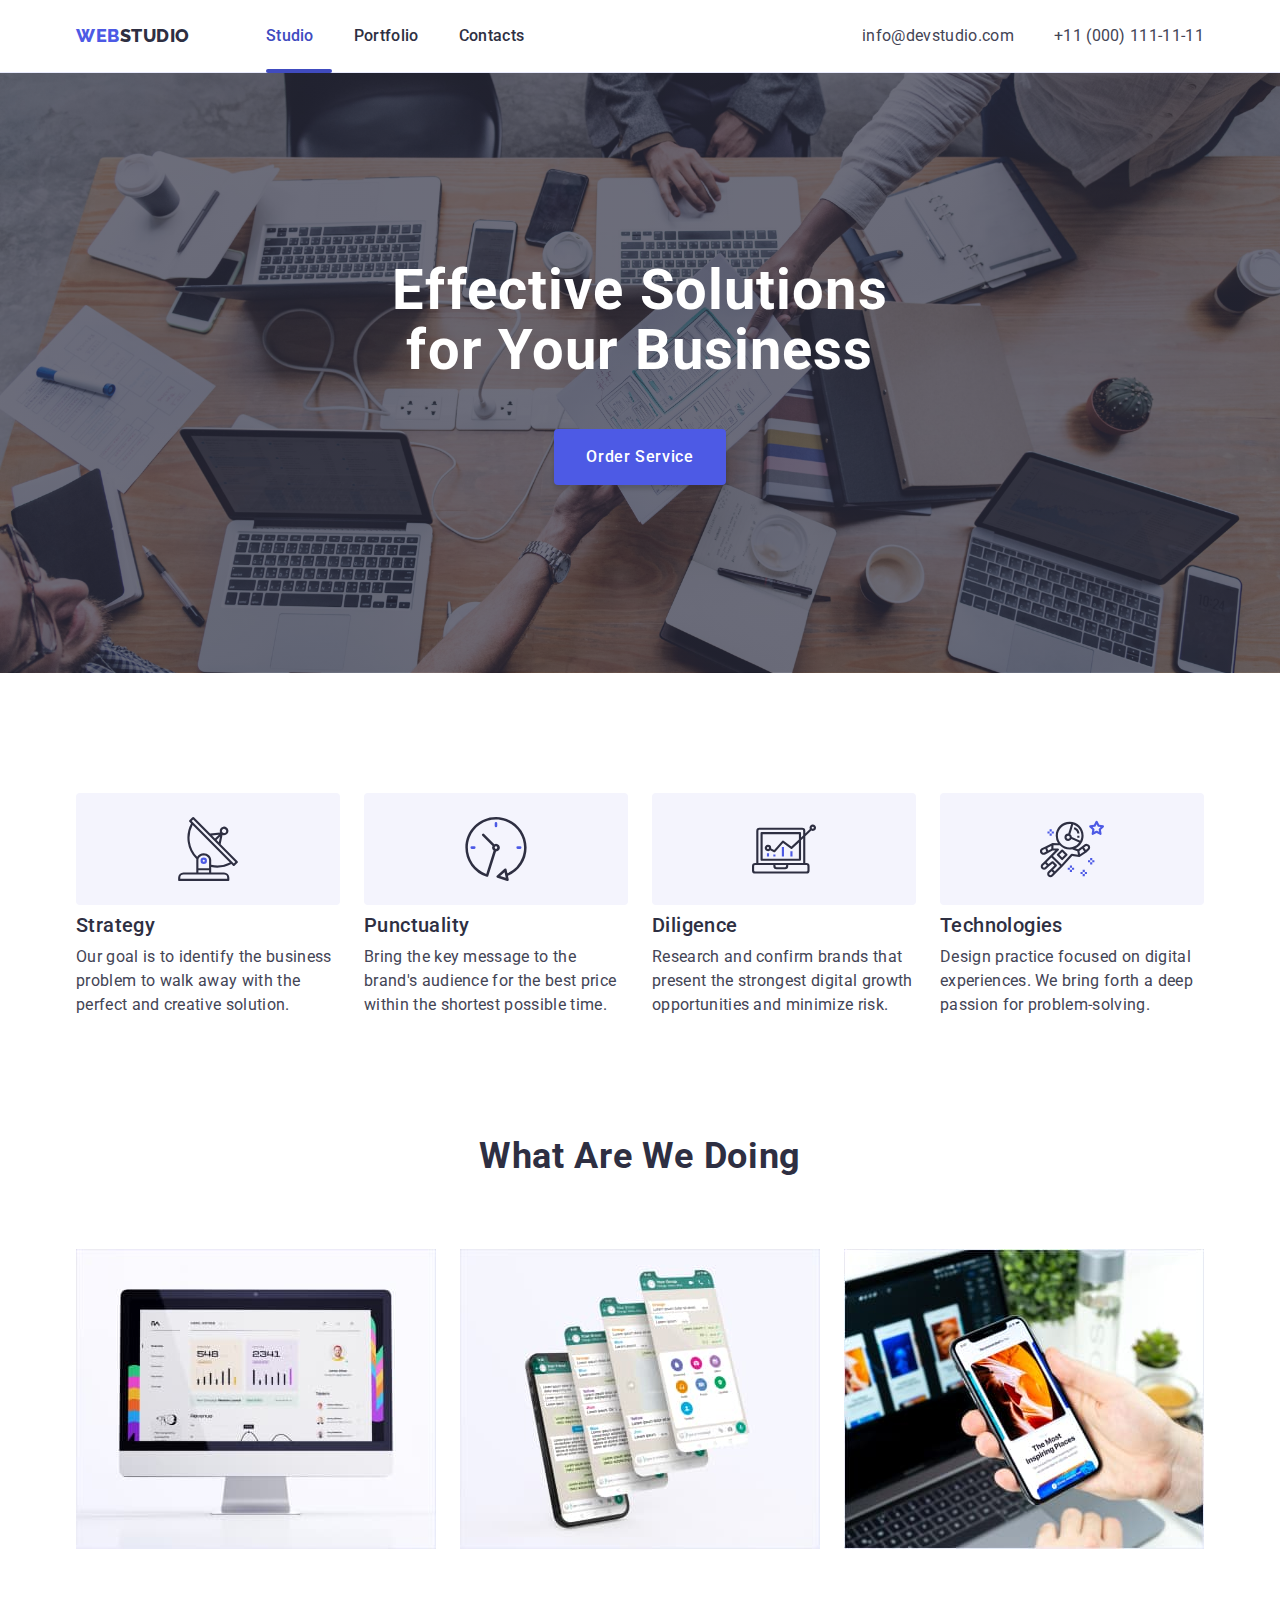
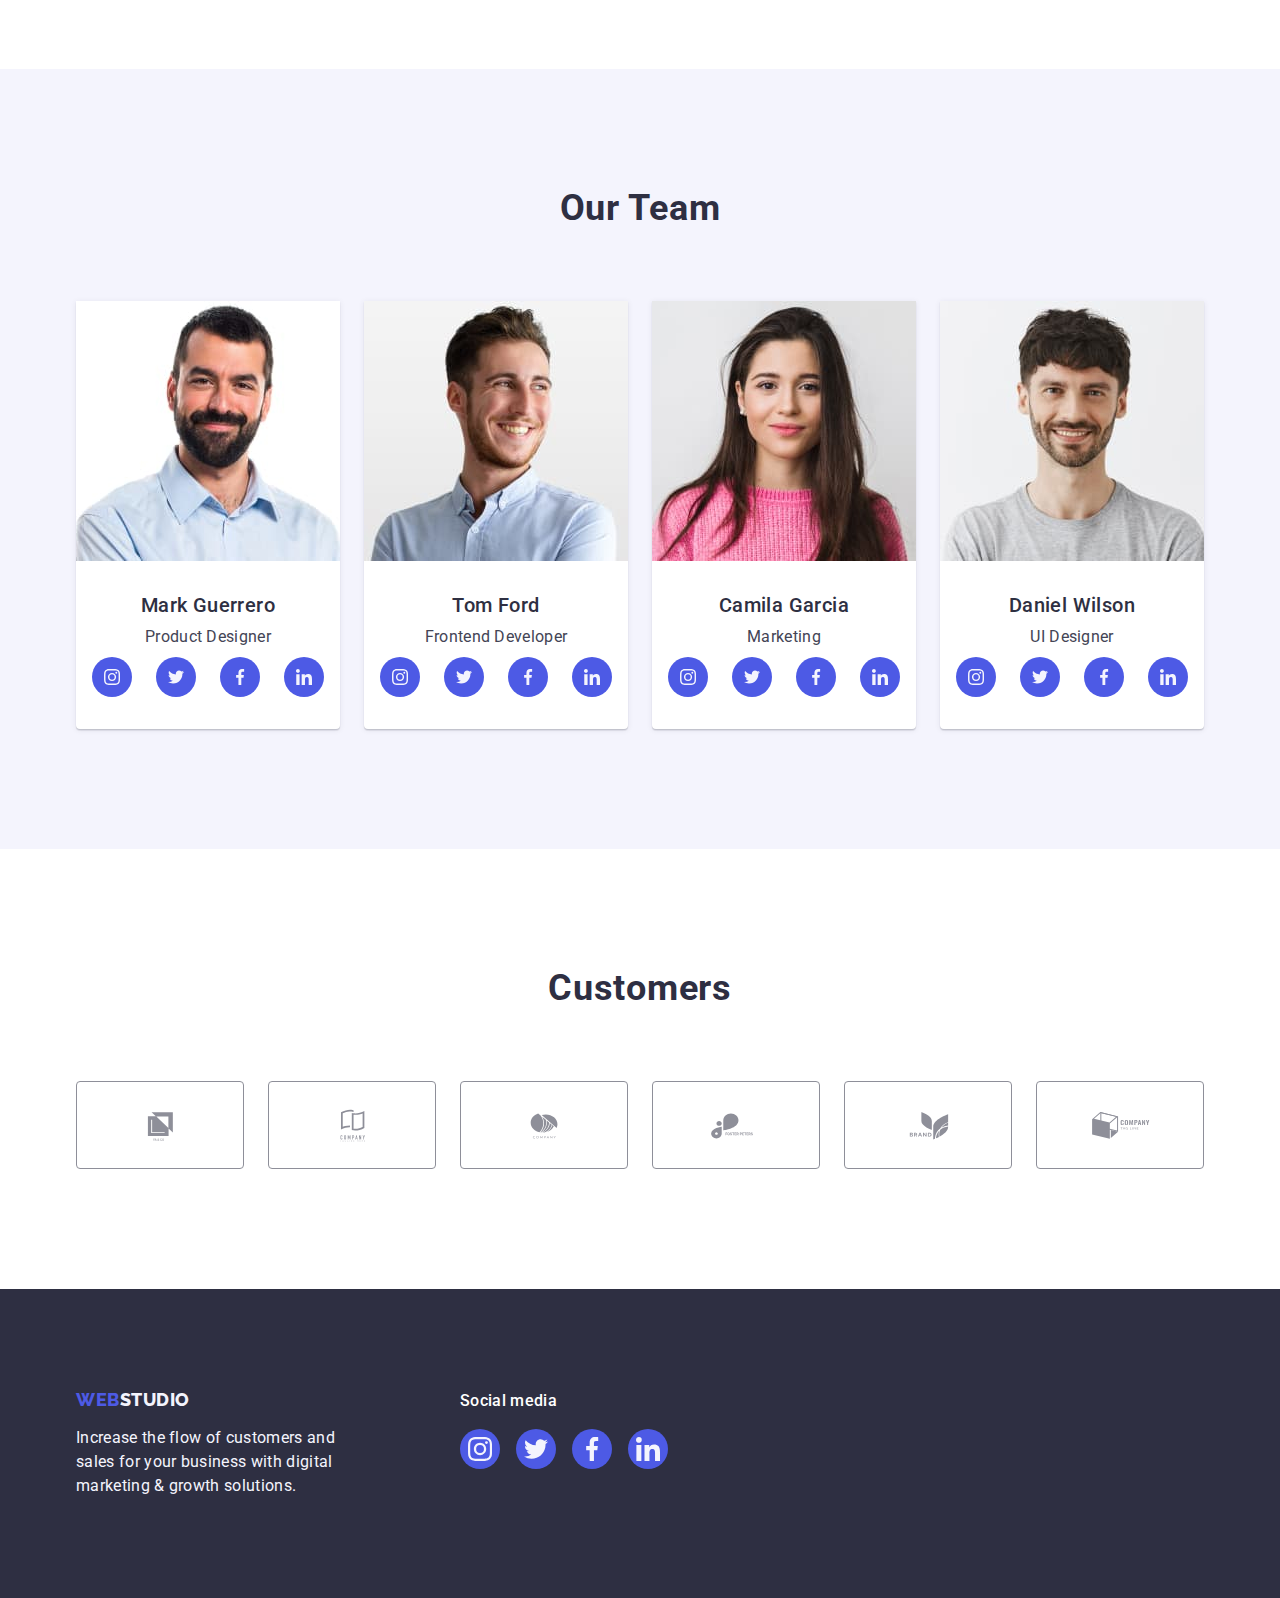
==== commit cf3e118c: "Fixed link focus" ====
--- a/index.html
+++ b/index.html
@@ -287,41 +287,41 @@
 
                 <ul class="list list-customers">
                     <li class="list-customers-item">
-                        <a class="link list-customers-icon-link"><svg width="104" height="56"
+                        <a href="#" class="link list-customers-icon-link"><svg width="104" height="56"
                                 class="list-customers-icon">
                                 <use href="./images/icons.svg#icon-client-1"></use>
                             </svg></a>
                     </li>
                     <li class="list-customers-item">
-                        <a class="link list-customers-icon-link">
+                        <a href="#" class="link list-customers-icon-link">
                             <svg width="104" height="56" class="list-customers-icon">
                                 <use href="./images/icons.svg#icon-client-2"></use>
                             </svg>
                         </a>
                     </li>
                     <li class="list-customers-item">
-                        <a class="link list-customers-icon-link"><svg width="104" height="56"
+                        <a href="#" class="link list-customers-icon-link"><svg width="104" height="56"
                                 class="list-customers-icon">
                                 <use href="./images/icons.svg#icon-client-3"></use>
                             </svg></a>
 
                     </li>
                     <li class="list-customers-item">
-                        <a class="link list-customers-icon-link"><svg width="104" height="56"
+                        <a href="#" class="link list-customers-icon-link"><svg width="104" height="56"
                                 class="list-customers-icon">
                                 <use href="./images/icons.svg#icon-client-4"></use>
                             </svg></a>
 
                     </li>
                     <li class="list-customers-item">
-                        <a class="link list-customers-icon-link"><svg width="104" height="56"
+                        <a href="#" class="link list-customers-icon-link"><svg width="104" height="56"
                                 class="list-customers-icon">
                                 <use href="./images/icons.svg#icon-client-5"></use>
                             </svg></a>
 
                     </li>
                     <li class="list-customers-item">
-                        <a class=" link list-customers-icon-link"><svg width="104" height="56"
+                        <a href="#" class=" link list-customers-icon-link"><svg width="104" height="56"
                                 class="list-customers-icon">
                                 <use href="./images/icons.svg#icon-client-6"></use>
                             </svg></a>
--- a/css/styles.css
+++ b/css/styles.css
@@ -351,11 +351,12 @@
 }
 
 .list-customers-item {
-    width: calc((100%-120px)/6);
+    width: calc((100% - 120px) / 6);
     height: 88px;
 }
 
 .list-customers-icon-link {
+    height: 100%;
     padding: 16px 32px;
     border-radius: 4px;
     border: 1px solid #8E8F99;
@@ -527,7 +528,7 @@
 
 .list-item-portfolio-link:hover .overlay,
 .list-item-portfolio-link:focus .overlay {
-    transform: translateY(0);
+    transform: translateY(0%);
 }
 
 .list-item-portfolio-link:hover,
@@ -595,7 +596,6 @@
     left: 360px;
     background-color: var(--background);
     border-radius: 50%;
-    padding: 8px;
     width: 24px;
     height: 24px;
     border: 1px solid rgba(0, 0, 0, 0.10);
@@ -603,6 +603,11 @@
     transition: background-color 250ms cubic-bezier(0.4, 0, 0.2, 1), border 250ms cubic-bezier(0.4, 0, 0.2, 1);
 }
 
+.close-btn svg {
+    transition: fill 250ms cubic-bezier(0.4, 0, 0.2, 1);
+}
+
+
 .close-btn:hover,
 .close-btn:focus {
     border: none;
